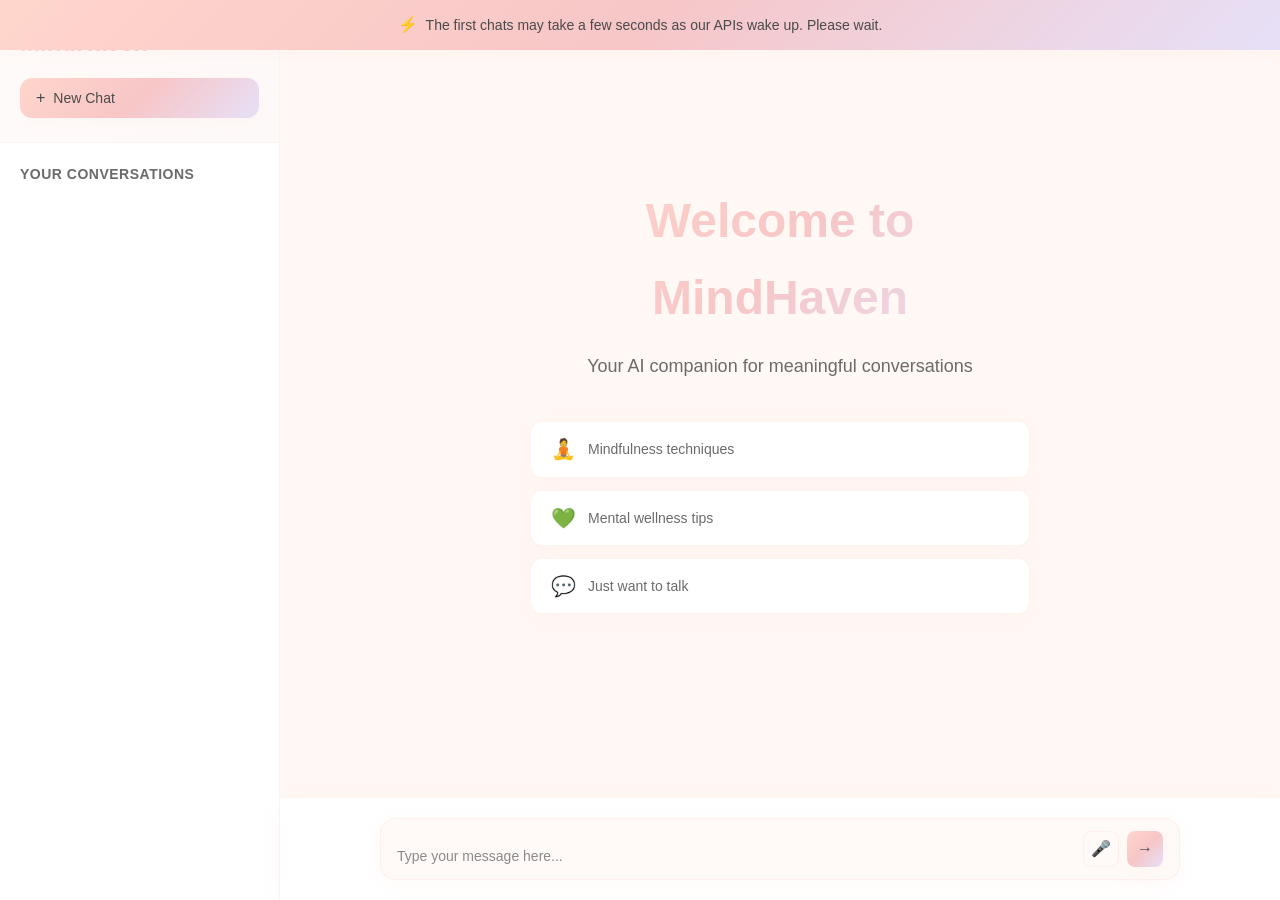
==== docs/chat_html.html @ fe9eed06 "Changed the frontend folder name to docs for github pages deployment" ====
<!DOCTYPE html>
<html lang="en">
<head>
    <meta charset="UTF-8">
    <meta name="viewport" content="width=device-width, initial-scale=1.0">
    <title>MindHaven Chat</title>
    <style>/* Root Variables - Pastel Peach, Blush, Lavender Theme */
:root {
  --chat-primary-bg: #FFF8F5;
  --chat-secondary-bg: #FFFAF8;
  --chat-accent-peach: #FFD6CC;
  --chat-accent-blush: #F7C6C7;
  --chat-accent-lavender: #E6E0F8;
  --chat-text-primary: #4A4A4A;
  --chat-text-secondary: #6B6B6B;
  --chat-text-light: #8A8A8A;
  --chat-border-light: rgba(255, 214, 204, 0.3);
  --chat-shadow-soft: 0 4px 20px rgba(255, 214, 204, 0.15);
  --chat-shadow-hover: 0 8px 25px rgba(255, 214, 204, 0.25);
  --chat-gradient-primary: linear-gradient(135deg, #FFD6CC 0%, #F7C6C7 50%, #E6E0F8 100%);
  --chat-gradient-subtle: linear-gradient(135deg, rgba(255, 214, 204, 0.1) 0%, rgba(247, 198, 199, 0.1) 100%);
  --chat-white: #FFFFFF;
  --chat-error: #FF6B6B;
  --chat-success: #51CF66;
  --chat-font-primary: 'Inter', -apple-system, BlinkMacSystemFont, 'Segoe UI', Roboto, sans-serif;
  --chat-font-weight-light: 300;
  --chat-font-weight-regular: 400;
  --chat-font-weight-medium: 500;
  --chat-font-weight-semibold: 600;
  --chat-font-weight-bold: 700;
  --chat-radius-sm: 8px;
  --chat-radius-md: 12px;
  --chat-radius-lg: 16px;
  --chat-radius-xl: 20px;
  --chat-transition-fast: all 0.2s ease;
  --chat-transition-smooth: all 0.3s cubic-bezier(0.4, 0, 0.2, 1);
  --chat-transition-bounce: all 0.4s cubic-bezier(0.175, 0.885, 0.32, 1.275);
}

/* Reset and Base Styles */
* {
  box-sizing: border-box;
  margin: 0;
  padding: 0;
}

html, body {
  height: 100%;
  font-family: var(--chat-font-primary);
  background: var(--chat-primary-bg);
  color: var(--chat-text-primary);
  line-height: 1.6;
  overflow: hidden;
}

/* Loading Banner */
.chat-loading-banner {
  position: fixed;
  top: 0;
  left: 0;
  right: 0;
  background: var(--chat-gradient-primary);
  color: var(--chat-text-primary);
  padding: 12px 0;
  text-align: center;
  z-index: 1000;
  transform: translateY(-100%);
  transition: var(--chat-transition-smooth);
  box-shadow: var(--chat-shadow-soft);
}

.chat-loading-banner.chat-show {
  transform: translateY(0);
}

.chat-banner-content {
  display: flex;
  align-items: center;
  justify-content: center;
  gap: 8px;
}

.chat-banner-icon {
  font-size: 16px;
  animation: chat-pulse 2s infinite;
}

.chat-banner-text {
  font-weight: var(--chat-font-weight-medium);
  font-size: 14px;
}

@keyframes chat-pulse {
  0%, 100% { opacity: 1; }
  50% { opacity: 0.6; }
}

/* Modal Styles */
.chat-modal-overlay {
  position: fixed;
  top: 0;
  left: 0;
  right: 0;
  bottom: 0;
  background: rgba(255, 248, 245, 0.95);
  backdrop-filter: blur(10px);
  z-index: 2000;
  display: flex;
  align-items: center;
  justify-content: center;
  opacity: 0;
  visibility: hidden;
  transition: var(--chat-transition-smooth);
}

.chat-modal-overlay.chat-show {
  opacity: 1;
  visibility: visible;
}

.chat-modal {
  background: var(--chat-white);
  border-radius: var(--chat-radius-lg);
  box-shadow: var(--chat-shadow-hover);
  max-width: 400px;
  width: 90%;
  transform: translateY(20px) scale(0.95);
  transition: var(--chat-transition-bounce);
  border: 1px solid var(--chat-border-light);
}

.chat-modal-overlay.chat-show .chat-modal {
  transform: translateY(0) scale(1);
}

.chat-modal-header {
  padding: 24px 24px 0;
  border-bottom: 1px solid var(--chat-border-light);
  margin-bottom: 20px;
}

.chat-modal-title {
  font-size: 20px;
  font-weight: var(--chat-font-weight-semibold);
  color: var(--chat-text-primary);
  margin-bottom: 20px;
}

.chat-modal-body {
  padding: 0 24px 24px;
}

.chat-modal-text {
  color: var(--chat-text-secondary);
  font-size: 14px;
  line-height: 1.5;
  margin-bottom: 20px;
}

.chat-setup-input {
  width: 100%;
  padding: 12px 16px;
  border: 1px solid var(--chat-border-light);
  border-radius: var(--chat-radius-md);
  font-family: var(--chat-font-primary);
  font-size: 14px;
  background: var(--chat-secondary-bg);
  transition: var(--chat-transition-fast);
}

.chat-setup-input:focus {
  outline: none;
  border-color: var(--chat-accent-peach);
  box-shadow: 0 0 0 3px rgba(255, 214, 204, 0.1);
}

.chat-modal-footer {
  padding: 0 24px 24px;
}

.chat-modal-btn {
  width: 100%;
  padding: 12px 24px;
  background: var(--chat-gradient-primary);
  color: var(--chat-text-primary);
  border: none;
  border-radius: var(--chat-radius-md);
  font-family: var(--chat-font-primary);
  font-weight: var(--chat-font-weight-medium);
  font-size: 14px;
  cursor: pointer;
  transition: var(--chat-transition-fast);
  box-shadow: var(--chat-shadow-soft);
}

.chat-modal-btn:hover {
  transform: translateY(-2px);
  box-shadow: var(--chat-shadow-hover);
}

/* Main Container */
.chat-main-container {
  display: flex;
  height: 100vh;
  background: var(--chat-primary-bg);
}

/* Sidebar */
.chat-sidebar {
  width: 280px;
  background: var(--chat-white);
  border-right: 1px solid var(--chat-border-light);
  display: flex;
  flex-direction: column;
  box-shadow: var(--chat-shadow-soft);
}

.chat-sidebar-header {
  padding: 24px 20px;
  border-bottom: 1px solid var(--chat-border-light);
  background: var(--chat-gradient-subtle);
}

.chat-sidebar-title {
  font-size: 24px;
  font-weight: var(--chat-font-weight-bold);
  color: var(--chat-text-primary);
  margin-bottom: 16px;
  background: var(--chat-gradient-primary);
  -webkit-background-clip: text;
  -webkit-text-fill-color: transparent;
  background-clip: text;
}

.chat-new-session-btn {
  width: 100%;
  padding: 12px 16px;
  background: var(--chat-gradient-primary);
  color: var(--chat-text-primary);
  border: none;
  border-radius: var(--chat-radius-md);
  font-family: var(--chat-font-primary);
  font-weight: var(--chat-font-weight-medium);
  font-size: 14px;
  cursor: pointer;
  display: flex;
  align-items: center;
  gap: 8px;
  transition: var(--chat-transition-fast);
  box-shadow: var(--chat-shadow-soft);
}

.chat-new-session-btn:hover {
  transform: translateY(-2px);
  box-shadow: var(--chat-shadow-hover);
}

.chat-btn-icon {
  font-size: 16px;
  line-height: 1;
}

.chat-sessions-container {
  flex: 1;
  padding: 20px;
  overflow-y: auto;
}

.chat-sessions-title {
  font-size: 14px;
  font-weight: var(--chat-font-weight-semibold);
  color: var(--chat-text-secondary);
  margin-bottom: 16px;
  text-transform: uppercase;
  letter-spacing: 0.5px;
}

.chat-sessions-list {
  display: flex;
  flex-direction: column;
  gap: 8px;
}

.chat-session-item {
  padding: 12px 16px;
  background: var(--chat-secondary-bg);
  border: 1px solid var(--chat-border-light);
  border-radius: var(--chat-radius-md);
  cursor: pointer;
  transition: var(--chat-transition-fast);
  font-size: 14px;
  color: var(--chat-text-secondary);
  line-height: 1.4;
  word-break: break-word;
}

.chat-session-item:hover {
  background: var(--chat-gradient-subtle);
  transform: translateY(-1px);
  box-shadow: var(--chat-shadow-soft);
}

.chat-session-item.chat-active {
  background: var(--chat-gradient-primary);
  color: var(--chat-text-primary);
  font-weight: var(--chat-font-weight-medium);
  border-color: var(--chat-accent-peach);
}

/* Main Chat Area */
.chat-main-area {
  flex: 1;
  display: flex;
  flex-direction: column;
  background: var(--chat-primary-bg);
}

/* Welcome Screen */
.chat-welcome-screen {
  flex: 1;
  display: flex;
  align-items: center;
  justify-content: center;
  padding: 40px;
}

.chat-welcome-content {
  text-align: center;
  max-width: 500px;
}

.chat-welcome-title {
  font-size: 48px;
  font-weight: var(--chat-font-weight-bold);
  color: var(--chat-text-primary);
  margin-bottom: 16px;
  background: var(--chat-gradient-primary);
  -webkit-background-clip: text;
  -webkit-text-fill-color: transparent;
  background-clip: text;
}

.chat-welcome-subtitle {
  font-size: 18px;
  color: var(--chat-text-secondary);
  margin-bottom: 40px;
  font-weight: var(--chat-font-weight-regular);
}

.chat-welcome-suggestions {
  display: flex;
  flex-direction: column;
  gap: 12px;
}

.chat-suggestion-card {
  padding: 16px 20px;
  background: var(--chat-white);
  border: 1px solid var(--chat-border-light);
  border-radius: var(--chat-radius-md);
  cursor: pointer;
  transition: var(--chat-transition-fast);
  display: flex;
  align-items: center;
  gap: 12px;
  text-align: left;
  box-shadow: var(--chat-shadow-soft);
}

.chat-suggestion-card:hover {
  background: var(--chat-gradient-subtle);
  transform: translateY(-2px);
  box-shadow: var(--chat-shadow-hover);
}

.chat-suggestion-icon {
  font-size: 20px;
  line-height: 1;
}

.chat-suggestion-text {
  font-size: 14px;
  color: var(--chat-text-secondary);
  font-weight: var(--chat-font-weight-medium);
}

/* Messages Area */
.chat-messages-area {
  flex: 1;
  display: flex;
  flex-direction: column;
  max-height: calc(100vh - 120px);
}

.chat-messages-header {
  padding: 20px 24px;
  border-bottom: 1px solid var(--chat-border-light);
  background: var(--chat-white);
  display: flex;
  align-items: center;
  justify-content: space-between;
  box-shadow: var(--chat-shadow-soft);
}

.chat-current-session-title {
  font-size: 18px;
  font-weight: var(--chat-font-weight-semibold);
  color: var(--chat-text-primary);
}

.chat-delete-session-btn {
  padding: 8px 12px;
  background: transparent;
  color: var(--chat-error);
  border: 1px solid var(--chat-border-light);
  border-radius: var(--chat-radius-sm);
  cursor: pointer;
  transition: var(--chat-transition-fast);
  font-size: 14px;
}

.chat-delete-session-btn:hover {
  background: rgba(255, 107, 107, 0.1);
  border-color: var(--chat-error);
  transform: translateY(-1px);
}

.chat-messages-container {
  flex: 1;
  overflow-y: auto;
  padding: 24px;
  display: flex;
  flex-direction: column;
  gap: 16px;
}

.chat-message {
  opacity: 0;
  transform: translateY(20px);
  animation: chat-fadeInUp 0.4s ease forwards;
}

@keyframes chat-fadeInUp {
  to {
    opacity: 1;
    transform: translateY(0);
  }
}

.chat-message-user {
  align-self: flex-end;
  max-width: 80%;
}

.chat-message-ai {
  align-self: flex-start;
  max-width: 80%;
}

.chat-message-content {
  padding: 16px 20px;
  border-radius: var(--chat-radius-lg);
  font-size: 14px;
  line-height: 1.5;
  word-wrap: break-word;
  box-shadow: var(--chat-shadow-soft);
}

.chat-message-user .chat-message-content {
  background: var(--chat-gradient-primary);
  color: var(--chat-text-primary);
}

.chat-message-ai .chat-message-content {
  background: var(--chat-white);
  color: var(--chat-text-secondary);
  border: 1px solid var(--chat-border-light);
}

.chat-message-timestamp {
  font-size: 11px;
  color: var(--chat-text-light);
  margin-top: 8px;
  text-align: right;
}

.chat-message-ai .chat-message-timestamp {
  text-align: left;
}

/* Typing Indicator */
.chat-typing-indicator {
  align-self: flex-start;
  max-width: 80px;
}

.chat-typing-indicator .chat-message-content {
  padding: 16px 20px;
  background: var(--chat-white);
  border: 1px solid var(--chat-border-light);
  display: flex;
  align-items: center;
  gap: 4px;
}

.chat-typing-dot {
  width: 6px;
  height: 6px;
  background: var(--chat-accent-peach);
  border-radius: 50%;
  animation: chat-typingPulse 1.4s infinite ease-in-out;
}

.chat-typing-dot:nth-child(1) { animation-delay: -0.32s; }
.chat-typing-dot:nth-child(2) { animation-delay: -0.16s; }
.chat-typing-dot:nth-child(3) { animation-delay: 0s; }

@keyframes chat-typingPulse {
  0%, 80%, 100% {
    transform: scale(0.8);
    opacity: 0.5;
  }
  40% {
    transform: scale(1);
    opacity: 1;
  }
}

/* Input Area */
.chat-input-area {
  background: var(--chat-white);
  border-top: 1px solid var(--chat-border-light);
  padding: 20px 24px;
  box-shadow: var(--chat-shadow-soft);
}

.chat-input-container {
  max-width: 800px;
  margin: 0 auto;
}

.chat-input-wrapper {
  display: flex;
  align-items: flex-end;
  gap: 12px;
  background: var(--chat-secondary-bg);
  border: 1px solid var(--chat-border-light);
  border-radius: var(--chat-radius-lg);
  padding: 12px 16px;
  transition: var(--chat-transition-fast);
  box-shadow: var(--chat-shadow-soft);
}

.chat-input-wrapper:focus-within {
  border-color: var(--chat-accent-peach);
  box-shadow: 0 0 0 3px rgba(255, 214, 204, 0.1);
}

.chat-input-field {
  flex: 1;
  border: none;
  background: transparent;
  font-family: var(--chat-font-primary);
  font-size: 14px;
  color: var(--chat-text-primary);
  resize: none;
  outline: none;
  max-height: 120px;
  min-height: 20px;
  line-height: 1.4;
}

.chat-input-field::placeholder {
  color: var(--chat-text-light);
}

.chat-input-actions {
  display: flex;
  align-items: center;
  gap: 8px;
}

.chat-voice-btn, .chat-send-btn {
  width: 36px;
  height: 36px;
  border: none;
  border-radius: var(--chat-radius-sm);
  cursor: pointer;
  display: flex;
  align-items: center;
  justify-content: center;
  transition: var(--chat-transition-fast);
  font-size: 16px;
}

.chat-voice-btn {
  background: var(--chat-secondary-bg);
  color: var(--chat-text-secondary);
  border: 1px solid var(--chat-border-light);
}

.chat-voice-btn:hover {
  background: var(--chat-gradient-subtle);
  color: var(--chat-text-primary);
  transform: translateY(-1px);
}

.chat-send-btn {
  background: var(--chat-gradient-primary);
  color: var(--chat-text-primary);
  box-shadow: var(--chat-shadow-soft);
}

.chat-send-btn:hover {
  transform: translateY(-2px);
  box-shadow: var(--chat-shadow-hover);
}

.chat-send-btn:disabled {
  opacity: 0.5;
  cursor: not-allowed;
  transform: none;
  box-shadow: var(--chat-shadow-soft);
}

/* Responsive Design */
@media (max-width: 768px) {
  .chat-main-container {
    flex-direction: column;
  }
  
  .chat-sidebar {
    width: 100%;
    height: auto;
    max-height: 200px;
    order: 2;
  }
  
  .chat-main-area {
    order: 1;
    height: calc(100vh - 200px);
  }
  
  .chat-welcome-title {
    font-size: 36px;
  }
  
  .chat-welcome-subtitle {
    font-size: 16px;
  }
  
  .chat-message-user, .chat-message-ai {
    max-width: 90%;
  }
}

/* Utility Classes */
.chat-hidden {
  display: none !important;
}

.chat-show {
  display: block !important;
}

.chat-fade-in {
  animation: chat-fadeIn 0.3s ease forwards;
}

@keyframes chat-fadeIn {
  from { opacity: 0; }
  to { opacity: 1; }
}

.chat-slide-up {
  animation: chat-slideUp 0.4s ease forwards;
}

@keyframes chat-slideUp {
  from {
    opacity: 0;
    transform: translateY(20px);
  }
  to {
    opacity: 1;
    transform: translateY(0);
  }
}
</style>
</head>
<body>
    <!-- Loading Warning Banner -->
    <div class="chat-loading-banner" id="loadingBanner">
        <div class="chat-banner-content">
            <span class="chat-banner-icon">⚡</span>
            <span class="chat-banner-text">The first chats may take a few seconds as our APIs wake up. Please wait.</span>
        </div>
    </div>

    <!-- Voice Chat Warning Modal -->
    <div class="chat-modal-overlay" id="voiceModal">
        <div class="chat-modal">
            <div class="chat-modal-header">
                <h3 class="chat-modal-title">Voice Chat - Prototype</h3>
            </div>
            <div class="chat-modal-body">
                <p class="chat-modal-text">Voice chat is currently a prototype. It may have delays and no voice modulation. These will be improved in later versions.</p>
            </div>
            <div class="chat-modal-footer">
                <button class="chat-modal-btn" id="voiceModalOk">OK</button>
            </div>
        </div>
    </div>

    <!-- Main Chat Container -->
    <div class="chat-main-container">
        <!-- Sidebar -->
        <div class="chat-sidebar">
            <div class="chat-sidebar-header">
                <h2 class="chat-sidebar-title">MindHaven</h2>
                <button class="chat-new-session-btn" id="newSessionBtn">
                    <span class="chat-btn-icon">+</span>
                    New Chat
                </button>
            </div>

            <div class="chat-sessions-container">
                <h3 class="chat-sessions-title">Your Conversations</h3>
                <div class="chat-sessions-list" id="sessionsList">
                    <!-- Sessions will be populated here -->
                </div>
            </div>
        </div>

        <!-- Chat Area -->
        <div class="chat-main-area">
            <!-- Welcome Screen -->
            <div class="chat-welcome-screen" id="welcomeScreen">
                <div class="chat-welcome-content">
                    <h1 class="chat-welcome-title">Welcome to MindHaven</h1>
                    <p class="chat-welcome-subtitle">Your AI companion for meaningful conversations</p>
                    <div class="chat-welcome-suggestions">
                        <div class="chat-suggestion-card" data-suggestion="Tell me about mindfulness techniques">
                            <span class="chat-suggestion-icon">🧘</span>
                            <span class="chat-suggestion-text">Mindfulness techniques</span>
                        </div>
                        <div class="chat-suggestion-card" data-suggestion="How can I improve my mental wellness?">
                            <span class="chat-suggestion-icon">💚</span>
                            <span class="chat-suggestion-text">Mental wellness tips</span>
                        </div>
                        <div class="chat-suggestion-card" data-suggestion="I need someone to talk to">
                            <span class="chat-suggestion-icon">💬</span>
                            <span class="chat-suggestion-text">Just want to talk</span>
                        </div>
                    </div>
                </div>
            </div>

            <!-- Chat Messages Area -->
            <div class="chat-messages-area" id="messagesArea" style="display: none;">
                <div class="chat-messages-header">
                    <h2 class="chat-current-session-title" id="currentSessionTitle">New Chat</h2>
                    <button class="chat-delete-session-btn" id="deleteSessionBtn">
                        <span class="chat-btn-icon">🗑️</span>
                    </button>
                </div>
                <div class="chat-messages-container" id="messagesContainer">
                    <!-- Messages will be populated here -->
                </div>
            </div>

            <!-- Input Area -->
            <div class="chat-input-area">
                <div class="chat-input-container">
                    <div class="chat-input-wrapper">
                        <textarea
                            class="chat-input-field"
                            id="messageInput"
                            placeholder="Type your message here..."
                            rows="1"
                        ></textarea>
                        <div class="chat-input-actions">
                            <button class="chat-voice-btn" id="voiceBtn" title="Voice Chat">
                                <span class="chat-btn-icon">🎤</span>
                            </button>
                            <button class="chat-send-btn" id="sendBtn">
                                <span class="chat-btn-icon">→</span>
                            </button>
                        </div>
                    </div>
                </div>
            </div>
        </div>
    </div>

    <!-- No username modal anymore -->

    <script>
    // ===== MindHaven Chat JS (No class, user always 'defaultuser') =====

    const MH_USER = localStorage.getItem('username');
    const MH_API_BASE = "http://localhost:8001";

    // State variables
    let currentSessionId = null;
    let currentSessionTitle = "New Chat";
    let sessions = [];
    let isRecording = false;
    let mediaRecorder = null;
    let audioChunks = [];

    // DOM elements
    let loadingBanner, voiceModal, voiceModalOk;
    let welcomeScreen, messagesArea, sessionsList, messagesContainer, currentSessionTitleEl;
    let messageInput, sendBtn, voiceBtn, newSessionBtn, deleteSessionBtn;

    // On DOM load, initialize everything
    document.addEventListener('DOMContentLoaded', function () {
        // Elements
        loadingBanner = document.getElementById('loadingBanner');
        voiceModal = document.getElementById('voiceModal');
        voiceModalOk = document.getElementById('voiceModalOk');
        welcomeScreen = document.getElementById('welcomeScreen');
        messagesArea = document.getElementById('messagesArea');
        sessionsList = document.getElementById('sessionsList');
        messagesContainer = document.getElementById('messagesContainer');
        currentSessionTitleEl = document.getElementById('currentSessionTitle');
        messageInput = document.getElementById('messageInput');
        sendBtn = document.getElementById('sendBtn');
        voiceBtn = document.getElementById('voiceBtn');
        newSessionBtn = document.getElementById('newSessionBtn');
        deleteSessionBtn = document.getElementById('deleteSessionBtn');

        // Show loading
        showLoadingBanner();

        // Event bind
        voiceModalOk.addEventListener('click', hideVoiceModal);
        sendBtn.addEventListener('click', sendMessage);
        messageInput.addEventListener('keypress', function (e) {
            if (e.key === 'Enter' && !e.shiftKey) {
                e.preventDefault();
                sendMessage();
            }
        });
        messageInput.addEventListener('input', adjustTextareaHeight);

        voiceBtn.addEventListener('click', handleVoiceChat);

        newSessionBtn.addEventListener('click', createNewSession);
        deleteSessionBtn.addEventListener('click', deleteCurrentSession);

        // Suggestion clicks
        document.addEventListener('click', function (e) {
            const card = e.target.closest('.chat-suggestion-card');
            if (card) {
                handleSuggestionClick(card.dataset.suggestion);
            }
        });

        // Modal click-out
        voiceModal.addEventListener('click', function (e) {
            if (e.target === voiceModal) hideVoiceModal();
        });

        // Load sessions
        loadUserSessions();
    });

    // ==== Modal Management
    function showLoadingBanner() {
        loadingBanner.classList.add('chat-show');
        setTimeout(() => {
            loadingBanner.classList.remove('chat-show');
        }, 4000);
    }
    function showVoiceModal() {
        voiceModal.classList.add('chat-show');
    }
    function hideVoiceModal() {
        voiceModal.classList.remove('chat-show');
    }

    // ==== Session Management
    function loadUserSessions() {
        fetch(`${MH_API_BASE}/${MH_USER}/all_sessions`)
            .then(response => {
                if (!response.ok) throw new Error('User not found');
                return response.json();
            })
            .then(data => {
                sessions = (data.session_ids || []).map((id, i) => ({
                    id, name: (data.chat_names && data.chat_names[i]) ? data.chat_names[i] : "Untitled Chat"
                }));
                renderSessions();
                switchToWelcomeMode();
            })
            .catch(err => {
                sessions = [];
                renderSessions();
                switchToWelcomeMode();
            });
    }

    function renderSessions() {
        sessionsList.innerHTML = '';
        sessions.forEach(session => {
            const el = document.createElement('div');
            el.className = 'chat-session-item';
            el.textContent = session.name;
            el.dataset.sessionId = session.id;
            if (session.id === currentSessionId) {
                el.classList.add('chat-active');
            }
            el.addEventListener('click', function () {
                switchToSession(session.id, session.name);
            });
            sessionsList.appendChild(el);
        });
    }

    function createNewSession() {
        fetch(`${MH_API_BASE}/${MH_USER}/new_session`, { method: 'POST' })
            .then(response => {
                if (!response.ok) throw new Error('Failed to create new session');
                return response.json();
            })
            .then(data => {
                currentSessionId = data.session_id;
                currentSessionTitle = "New Chat";
                switchToMessagingMode();
                clearMessages();
                updateCurrentSessionTitle();
            })
            .catch(err => showError('Failed to create new session'));
    }

    function switchToSession(sessionId, sessionName) {
        currentSessionId = sessionId;
        currentSessionTitle = sessionName;
        switchToMessagingMode();
        updateCurrentSessionTitle();
        loadSessionMessages();
        renderSessions();
    }

    function loadSessionMessages() {
        fetch(`${MH_API_BASE}/${MH_USER}/${currentSessionId}/messages`)
            .then(response => response.ok ? response.json() : { messages: [] })
            .then(data => displayMessages(data.messages || []))
            .catch(() => displayMessages([]));
    }

    function deleteCurrentSession() {
        if (!currentSessionId) return;
        if (!confirm('Are you sure you want to delete this chat?')) return;
        fetch(`${MH_API_BASE}/delete_chat/${MH_USER}/${currentSessionId}`, { method: 'DELETE' })
            .then(response => {
                if (!response.ok) throw new Error('Failed to delete session');
                return response.json();
            })
            .then(() => {
                loadUserSessions();
                switchToWelcomeMode();
                currentSessionId = null;
                currentSessionTitle = "New Chat";
            })
            .catch(() => showError('Failed to delete session'));
    }

    // ==== Interface Management
    function switchToWelcomeMode() {
        welcomeScreen.style.display = 'flex';
        messagesArea.style.display = 'none';
        currentSessionId = null;
    }
    function switchToMessagingMode() {
        welcomeScreen.style.display = 'none';
        messagesArea.style.display = 'flex';
        messageInput.focus();
    }
    function updateCurrentSessionTitle() {
        currentSessionTitleEl.textContent = currentSessionTitle;
    }

    // ==== Message Handling
    function sendMessage() {
        const message = messageInput.value.trim();
        if (!message) return;

        // If no session, create one, then send after it's set
        if (!currentSessionId) {
            createNewSession();
            // Wait a tick then retry sending (primitive but works for single-thread UI)
            setTimeout(sendMessage, 400);
            return;
        }

        switchToMessagingMode();
        addMessageToUI(message, 'user');
        messageInput.value = '';
        adjustTextareaHeight();
        showTypingIndicator();

        // API: POST /{user_name}/{session_id}/chat, form: user_prompt
        const formData = new FormData();
        formData.append('user_prompt', message);

        fetch(`${MH_API_BASE}/${MH_USER}/${currentSessionId}/chat`, {
            method: 'POST',
            body: formData
        })
            .then(response => {
                if (!response.ok) throw new Error('Failed to send message');
                return response.json();
            })
            .then(data => {
                hideTypingIndicator();
                addMessageToUI(data.response, 'ai');
                // Update session name on first message (new chat)
                if (currentSessionTitle === "New Chat") {
                    loadUserSessions();
                    setTimeout(() => {
                        const cur = sessions.find(s => s.id === currentSessionId);
                        if (cur) {
                            currentSessionTitle = cur.name;
                            updateCurrentSessionTitle();
                        }
                        renderSessions();
                    }, 500);
                }
            })
            .catch(() => {
                hideTypingIndicator();
                addMessageToUI('Sorry, I encountered an error. Please try again.', 'ai');
            });
    }

    function handleSuggestionClick(suggestion) {
        messageInput.value = suggestion;
        sendMessage();
    }

    function addMessageToUI(content, type) {
        const div = document.createElement('div');
        div.className = `chat-message chat-message-${type}`;
        const cont = document.createElement('div');
        cont.className = 'chat-message-content';
        cont.textContent = content;
        const ts = document.createElement('div');
        ts.className = 'chat-message-timestamp';
        ts.textContent = new Date().toLocaleTimeString([], { hour: '2-digit', minute: '2-digit' });
        div.appendChild(cont);
        div.appendChild(ts);
        messagesContainer.appendChild(div);
        scrollToBottom();
    }

    function displayMessages(messages) {
        messagesContainer.innerHTML = '';
        messages.forEach(msg => {
            addMessageToUI(msg.user_message, 'user');
            addMessageToUI(msg.ai_message, 'ai');
        });
    }

    function clearMessages() {
        messagesContainer.innerHTML = '';
    }

    function showTypingIndicator() {
        const typingDiv = document.createElement('div');
        typingDiv.className = 'chat-message chat-typing-indicator';
        typingDiv.id = 'typingIndicator';
        const typingContent = document.createElement('div');
        typingContent.className = 'chat-message-content';
        for (let i = 0; i < 3; i++) {
            const dot = document.createElement('div');
            dot.className = 'chat-typing-dot';
            typingContent.appendChild(dot);
        }
        typingDiv.appendChild(typingContent);
        messagesContainer.appendChild(typingDiv);
        scrollToBottom();
    }

    function hideTypingIndicator() {
        const typing = document.getElementById('typingIndicator');
        if (typing) typing.remove();
    }

    function scrollToBottom() {
        messagesContainer.scrollTop = messagesContainer.scrollHeight;
    }
    function adjustTextareaHeight() {
        messageInput.style.height = 'auto';
        messageInput.style.height = Math.min(messageInput.scrollHeight, 120) + 'px';
    }

    // ==== Voice Chat
    function handleVoiceChat() {
        if (!isRecording) {
            showVoiceModal();
        } else {
            stopRecording();
        }
    }

    function startRecording() {
        navigator.mediaDevices.getUserMedia({ audio: true })
            .then(stream => {
                mediaRecorder = new window.MediaRecorder(stream);
                audioChunks = [];
                mediaRecorder.ondataavailable = e => audioChunks.push(e.data);
                mediaRecorder.onstop = () => {
                    const audioBlob = new Blob(audioChunks, { type: 'audio/wav' });
                    sendVoiceMessage(audioBlob);
                    stream.getTracks().forEach(track => track.stop());
                };
                mediaRecorder.start();
                isRecording = true;
                voiceBtn.textContent = '⏹️';
                voiceBtn.style.background = 'var(--chat-error)';
            })
            .catch(() => showError('Could not access microphone'));
    }

    function stopRecording() {
        if (mediaRecorder && isRecording) {
            mediaRecorder.stop();
            isRecording = false;
            voiceBtn.innerHTML = '<span class="chat-btn-icon">🎤</span>';
            voiceBtn.style.background = '';
        }
    }

    function sendVoiceMessage(audioBlob) {
        if (!currentSessionId) {
            createNewSession();
            setTimeout(() => sendVoiceMessage(audioBlob), 500);
            return;
        }
        switchToMessagingMode();
        showTypingIndicator();

        const formData = new FormData();
        formData.append('file', audioBlob, 'audio.wav');
        fetch(`${MH_API_BASE}/${MH_USER}/${currentSessionId}/chat/voice`, {
            method: 'POST',
            body: formData
        })
        .then(response => {
            hideTypingIndicator();
            if (!response.ok) throw new Error("Voice chat failed");
            return response.blob();
        })
        .then(audioBlobResp => {
            const audioUrl = URL.createObjectURL(audioBlobResp);
            const audio = new window.Audio(audioUrl);
            addVoiceMessageToUI('Voice message sent', 'user');
            addVoiceMessageToUI('Voice response received', 'ai', audioUrl);
            audio.play().catch(() => {});
            // Update session list if new
            if (currentSessionTitle === "New Chat") {
                loadUserSessions();
                setTimeout(() => {
                    const cur = sessions.find(s => s.id === currentSessionId);
                    if (cur) {
                        currentSessionTitle = cur.name;
                        updateCurrentSessionTitle();
                    }
                    renderSessions();
                }, 500);
            }
        })
        .catch(() => {
            hideTypingIndicator();
            addMessageToUI('Sorry, voice chat failed. Please try again.', 'ai');
        });
    }

    function addVoiceMessageToUI(content, type, audioUrl = null) {
        const div = document.createElement('div');
        div.className = `chat-message chat-message-${type}`;
        const cont = document.createElement('div');
        cont.className = 'chat-message-content';
        if (audioUrl) {
            const audioEl = document.createElement('audio');
            audioEl.controls = true;
            audioEl.src = audioUrl;
            audioEl.style.width = '100%';
            audioEl.style.maxWidth = '300px';
            cont.appendChild(audioEl);
        } else {
            const voiceIcon = document.createElement('span');
            voiceIcon.textContent = '🎤 ';
            voiceIcon.style.marginRight = '8px';
            cont.appendChild(voiceIcon);
            cont.appendChild(document.createTextNode(content));
        }
        const ts = document.createElement('div');
        ts.className = 'chat-message-timestamp';
        ts.textContent = new Date().toLocaleTimeString([], { hour: '2-digit', minute: '2-digit' });
        div.appendChild(cont);
        div.appendChild(ts);
        messagesContainer.appendChild(div);
        scrollToBottom();
    }

    // ======= Utility
    function showError(msg) {
        alert(msg);
    }

    // Expose startRecording to modal OK (for voice)
    voiceModalOk.addEventListener('click', function() {
        hideVoiceModal();
        if (!isRecording) {
            startRecording();
        }
    });

    </script>
</body>
</html>
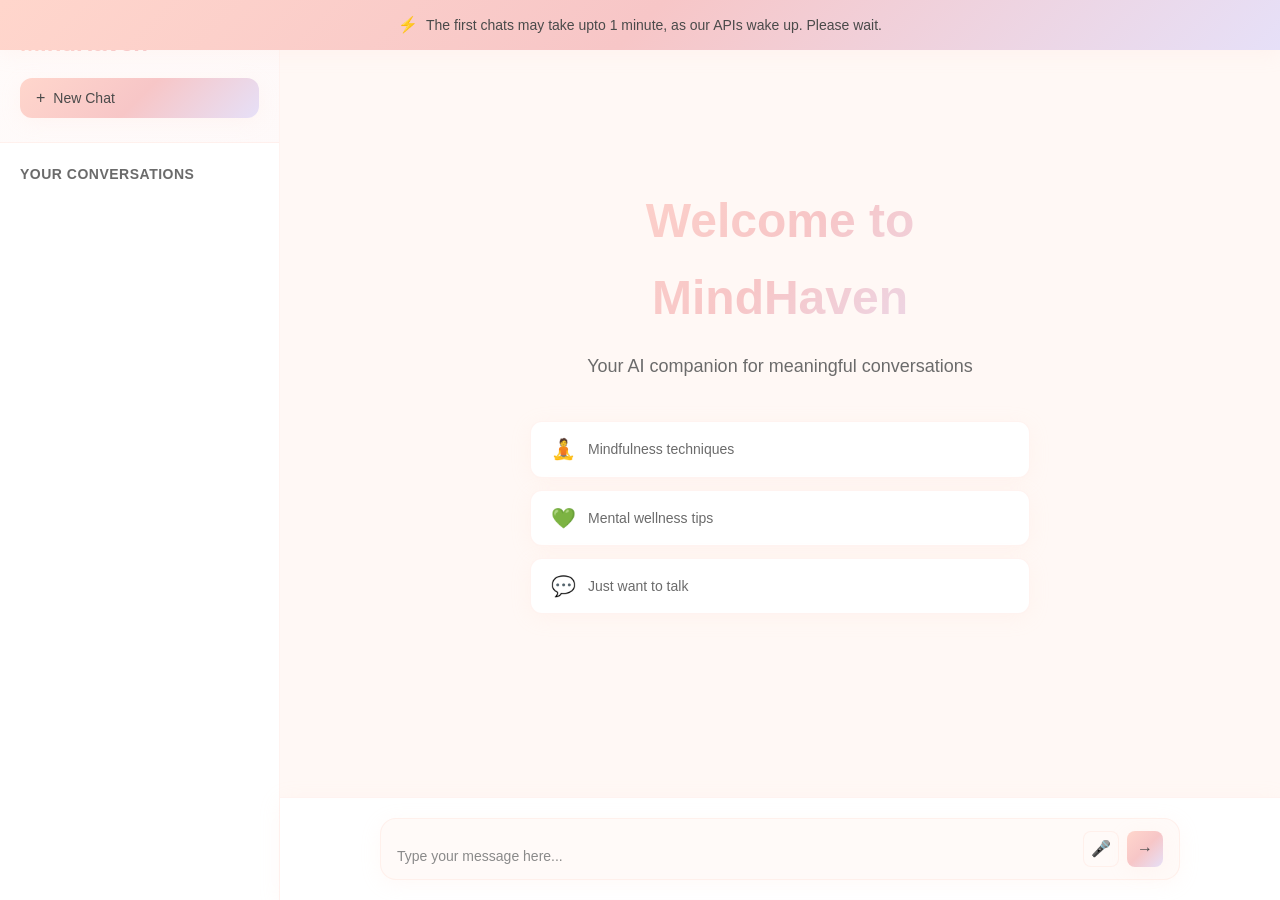
==== commit 0bbe4087: "Updated the readme file and requirements.txt file" ====
--- a/docs/chat_html.html
+++ b/docs/chat_html.html
@@ -693,7 +693,7 @@
     <div class="chat-loading-banner" id="loadingBanner">
         <div class="chat-banner-content">
             <span class="chat-banner-icon">⚡</span>
-            <span class="chat-banner-text">The first chats may take a few seconds as our APIs wake up. Please wait.</span>
+            <span class="chat-banner-text">The first chats may take upto 1 minute, as our APIs wake up. Please wait.</span>
         </div>
     </div>
 
